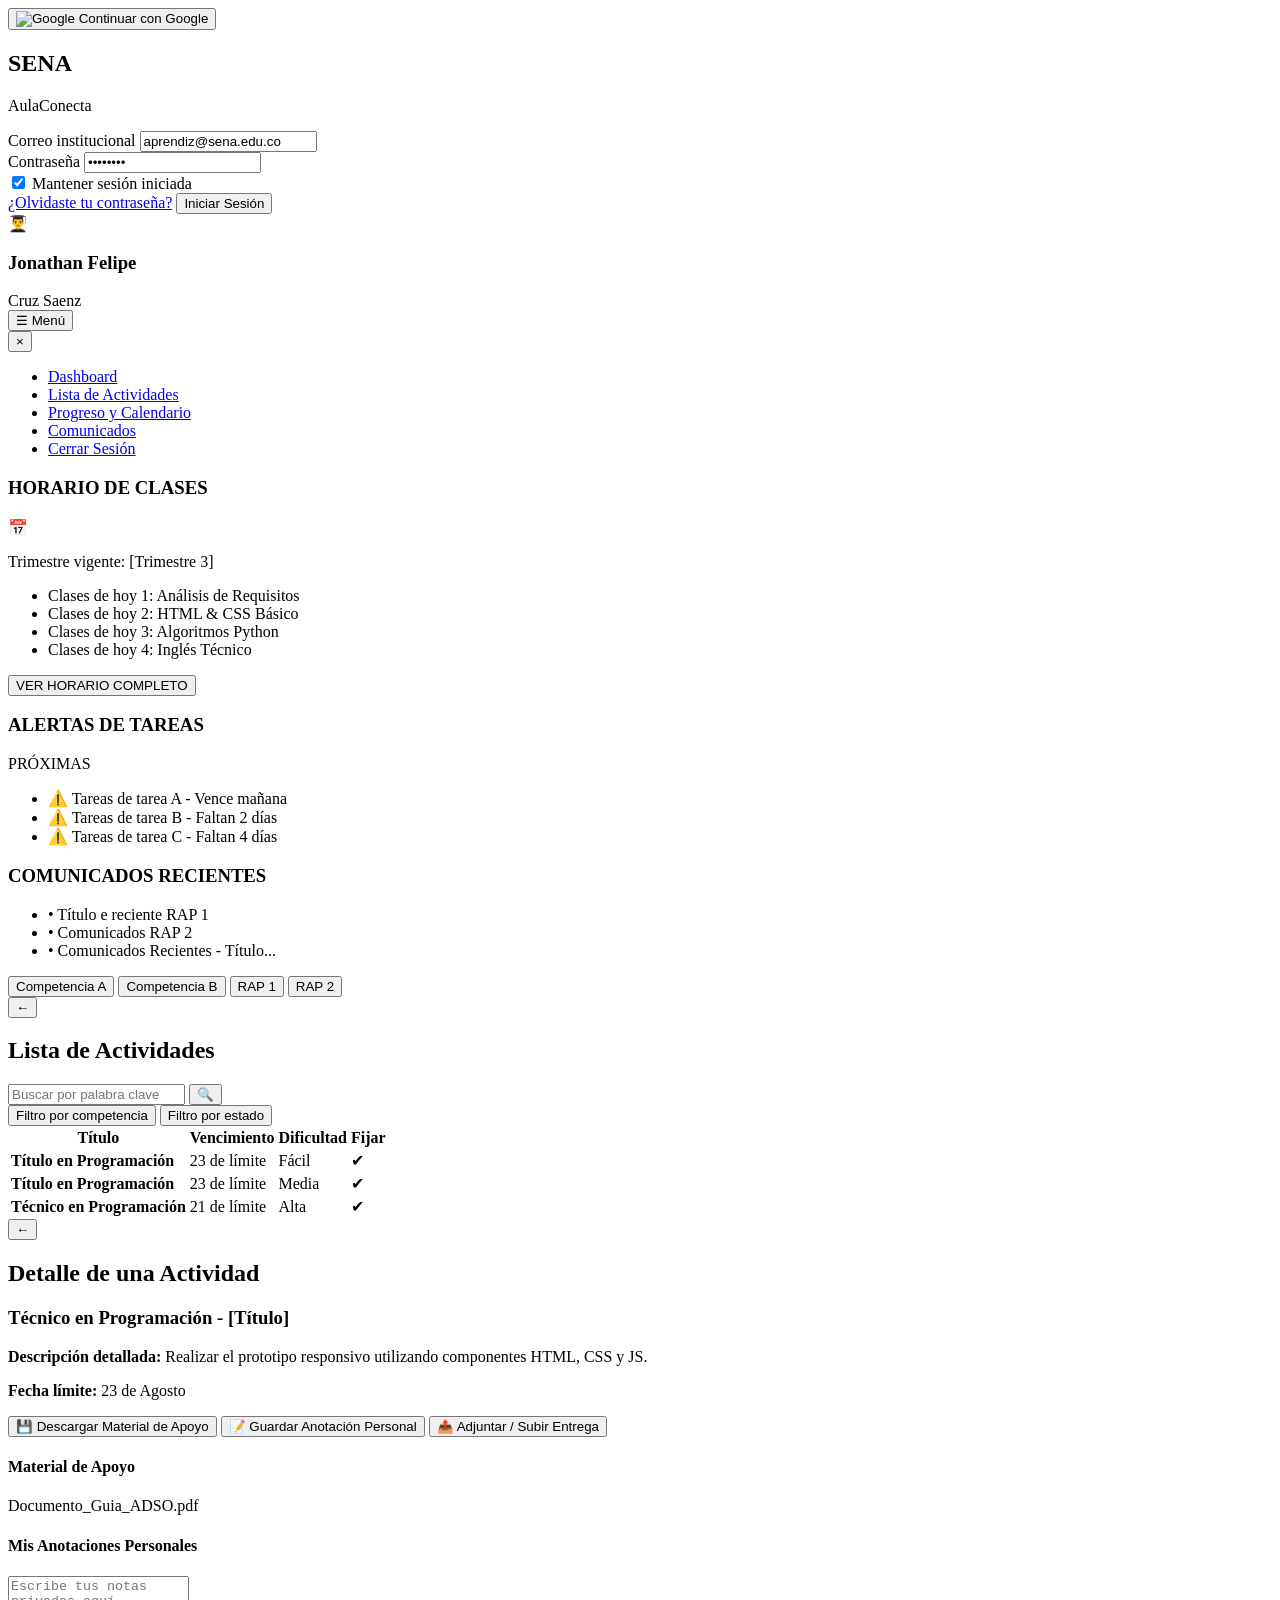
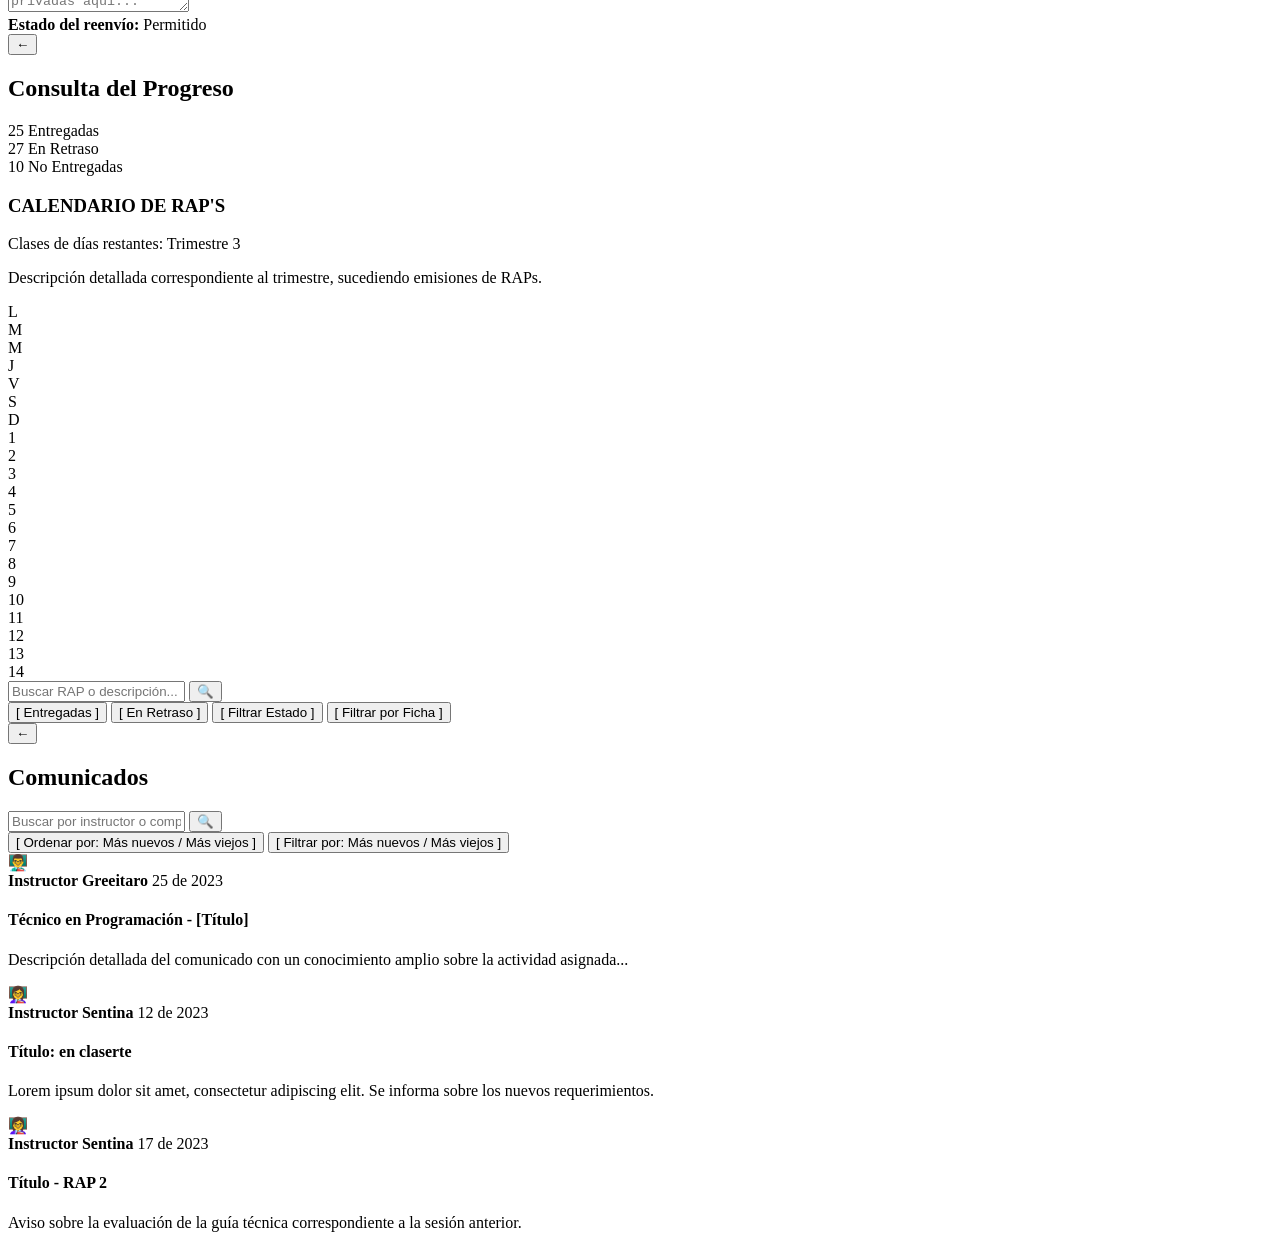
==== index.html @ 6c45a9c5 "Plantilla rápida paracrear la página web" ====
<!-- <!DOCTYPE html> 
<html lang="es">
<head>
    <meta charset="UTF-8">
    <meta name="viewport" content="width=device-width, initial-scale=1.0">
    <title>Mi primera web con Git</title>
    <link rel="stylesheet" href="styles.css">
</head>
<body>
    <main class="contenedor">
        <section class="tarjeta">
            <p class="etiqueta">Ficha 3538620</p>
            <h1>Mi primera web versionada</h1>
            <p id="mensaje">Cada mejora quedará registrada en GitHub.</p>
            <button id="boton">Probar JavaScript</button>
        </section>
        <div></div>
    </main>
    <script src="script.js"></script>
</body>
</html>
-->

<!DOCTYPE html>
<html lang="es">
<head>
  <meta charset="UTF-8">
  <meta name="viewport" content="width=device-width, initial-scale=1.0">
  <title>AulaConecta - SENA</title>
  <link rel="stylesheet" href="style.css">
  <!-- Google Fonts: Roboto -->
  <link href="https://fonts.googleapis.com/css2?family=Roboto:wght@400;500;700&display=swap" rel="stylesheet">
</head>
<body>

  <div class="app-container">
    
    <!-- 1. PANTALLA: INICIO DE SESIÓN -->
    <section id="screen-login" class="screen active">
      <div class="card login-card">
        <button class="btn btn-google" id="btn-google-login">
          <img src="https://www.svgrepo.com/show/475656/google-color.svg" alt="Google" class="icon-small">
          Continuar con Google
        </button>

        <div class="brand">
          <h2>SENA</h2>
          <p class="subtitle">AulaConecta</p>
        </div>

        <form id="login-form">
          <div class="form-group">
            <label for="email">Correo institucional</label>
            <input type="email" id="email" placeholder="aprendiz@sena.edu.co" value="aprendiz@sena.edu.co" required>
          </div>

          <div class="form-group">
            <label for="password">Contraseña</label>
            <input type="password" id="password" value="12345678" required>
          </div>

          <div class="form-row">
            <label class="checkbox-label">
              <input type="checkbox" checked> Mantener sesión iniciada
            </label>
          </div>

          <a href="#" class="forgot-link">¿Olvidaste tu contraseña?</a>

          <button type="submit" class="btn btn-primary">Iniciar Sesión</button>
        </form>
      </div>
    </section>

    <!-- HEADER DE NAVEGACIÓN (Pantallas principales) -->
    <header class="app-header hidden" id="app-header">
      <div class="user-info">
        <div class="avatar">👨‍🎓</div>
        <div>
          <h3 id="user-name">Jonathan Felipe</h3>
          <span>Cruz Saenz</span>
        </div>
      </div>
      <button class="btn-menu" id="btn-menu-toggle">☰ Menú</button>
    </header>

    <!-- MENÚ LATERAL INTERACTIVO -->
    <nav class="side-menu hidden" id="side-menu">
      <button class="close-menu" id="close-menu">&times;</button>
      <ul>
        <li><a href="#" class="nav-link" data-target="screen-dashboard">Dashboard</a></li>
        <li><a href="#" class="nav-link" data-target="screen-activities">Lista de Actividades</a></li>
        <li><a href="#" class="nav-link" data-target="screen-progress">Progreso y Calendario</a></li>
        <li><a href="#" class="nav-link" data-target="screen-announcements">Comunicados</a></li>
        <li><a href="#" id="btn-logout" class="logout-link">Cerrar Sesión</a></li>
      </ul>
    </nav>

    <!-- 2. PANTALLA: PÁGINA PRINCIPAL (DASHBOARD) -->
    <section id="screen-dashboard" class="screen hidden">
      <!-- Módulo Horario -->
      <div class="card card-orange">
        <div class="card-header-flex">
          <h3>HORARIO DE CLASES</h3>
          <span class="icon-calendar">📅</span>
        </div>
        <p class="card-sub">Trimestre vigente: [Trimestre 3]</p>
        <ul class="class-list">
          <li>Clases de hoy 1: Análisis de Requisitos</li>
          <li>Clases de hoy 2: HTML & CSS Básico</li>
          <li>Clases de hoy 3: Algoritmos Python</li>
          <li>Clases de hoy 4: Inglés Técnico</li>
        </ul>
        <button class="btn btn-secondary full-width">VER HORARIO COMPLETO</button>
      </div>

      <!-- Alertas de Tareas -->
      <div class="card card-orange-light">
        <div class="card-header-flex">
          <h3>ALERTAS DE TAREAS</h3>
          <span class="badge badge-warning">PRÓXIMAS</span>
        </div>
        <ul class="alert-list">
          <li>⚠️ Tareas de tarea A - Vence mañana</li>
          <li>⚠️ Tareas de tarea B - Faltan 2 días</li>
          <li>⚠️ Tareas de tarea C - Faltan 4 días</li>
        </ul>
      </div>

      <!-- Comunicados Recientes -->
      <div class="card card-white">
        <h3>COMUNICADOS RECIENTES</h3>
        <ul class="announcement-preview">
          <li>• Título e reciente RAP 1</li>
          <li>• Comunicados RAP 2</li>
          <li>• Comunicados Recientes - Título...</li>
        </ul>
      </div>

      <!-- Acceso Directo Tiles -->
      <div class="tiles-grid">
        <button class="tile tile-blue" onclick="navigateTo('screen-activities')">Competencia A</button>
        <button class="tile tile-orange" onclick="navigateTo('screen-activities')">Competencia B</button>
        <button class="tile tile-coral" onclick="navigateTo('screen-progress')">RAP 1</button>
        <button class="tile tile-cyan" onclick="navigateTo('screen-progress')">RAP 2</button>
      </div>
    </section>

    <!-- 3. PANTALLA: LISTA DE ACTIVIDADES -->
    <section id="screen-activities" class="screen hidden">
      <div class="screen-bar">
        <button class="btn-back" onclick="navigateTo('screen-dashboard')">←</button>
        <h2>Lista de Actividades</h2>
      </div>

      <div class="search-box">
        <input type="text" placeholder="Buscar por palabra clave">
        <button class="btn-search">🔍</button>
      </div>

      <div class="filter-group">
        <button class="btn-filter green">Filtro por competencia</button>
        <button class="btn-filter orange">Filtro por estado</button>
      </div>

      <div class="table-container">
        <table class="activity-table">
          <thead>
            <tr>
              <th>Título</th>
              <th>Vencimiento</th>
              <th>Dificultad</th>
              <th>Fijar</th>
            </tr>
          </thead>
          <tbody>
            <tr onclick="navigateTo('screen-activity-detail')">
              <td><strong>Título en Programación</strong></td>
              <td>23 de límite</td>
              <td><span class="tag green">Fácil</span></td>
              <td>✔</td>
            </tr>
            <tr onclick="navigateTo('screen-activity-detail')">
              <td><strong>Título en Programación</strong></td>
              <td>23 de límite</td>
              <td><span class="tag orange">Media</span></td>
              <td>✔</td>
            </tr>
            <tr onclick="navigateTo('screen-activity-detail')">
              <td><strong>Técnico en Programación</strong></td>
              <td>21 de límite</td>
              <td><span class="tag red">Alta</span></td>
              <td>✔</td>
            </tr>
          </tbody>
        </table>
      </div>
    </section>

    <!-- 4. PANTALLA: DETALLE DE UNA ACTIVIDAD -->
    <section id="screen-activity-detail" class="screen hidden">
      <div class="screen-bar">
        <button class="btn-back" onclick="navigateTo('screen-activities')">←</button>
        <h2>Detalle de una Actividad</h2>
      </div>

      <div class="card card-orange">
        <h3>Técnico en Programación - [Título]</h3>
        <p><strong>Descripción detallada:</strong> Realizar el prototipo responsivo utilizando componentes HTML, CSS y JS.</p>
        <p><strong>Fecha límite:</strong> 23 de Agosto</p>
      </div>

      <div class="action-buttons-stack">
        <button class="btn btn-action green">💾 Descargar Material de Apoyo</button>
        <button class="btn btn-action green">📝 Guardar Anotación Personal</button>
        <button class="btn btn-action green">📤 Adjuntar / Subir Entrega</button>
      </div>

      <div class="card card-gray">
        <h4>Material de Apoyo</h4>
        <p class="text-sm">Documento_Guia_ADSO.pdf</p>
      </div>

      <div class="card card-gray">
        <h4>Mis Anotaciones Personales</h4>
        <textarea placeholder="Escribe tus notas privadas aquí..."></textarea>
      </div>

      <div class="status-box">
        <strong>Estado del reenvío:</strong> <span class="text-green">Permitido</span>
      </div>
    </section>

    <!-- 5. PANTALLA: CONSULTA DEL PROGRESO Y CALENDARIO -->
    <section id="screen-progress" class="screen hidden">
      <div class="screen-bar">
        <button class="btn-back" onclick="navigateTo('screen-dashboard')">←</button>
        <h2>Consulta del Progreso</h2>
      </div>

      <!-- Anillos / Métricas de entregas -->
      <div class="metrics-grid">
        <div class="metric-circle green-ring">
          <span class="num">25</span>
          <span class="label">Entregadas</span>
        </div>
        <div class="metric-circle orange-ring">
          <span class="num">27</span>
          <span class="label">En Retraso</span>
        </div>
        <div class="metric-circle red-ring">
          <span class="num">10</span>
          <span class="label">No Entregadas</span>
        </div>
      </div>

      <!-- Módulo Calendario RAPs -->
      <div class="card card-orange margin-top">
        <h3>CALENDARIO DE RAP'S</h3>
        <p class="text-sm">Clases de días restantes: Trimestre 3</p>
        <p class="text-xs">Descripción detallada correspondiente al trimestre, sucediendo emisiones de RAPs.</p>
      </div>

      <!-- Calendario Grid UI -->
      <div class="calendar-card">
        <div class="calendar-grid">
          <div class="day-head">L</div><div class="day-head">M</div><div class="day-head">M</div><div class="day-head">J</div><div class="day-head">V</div><div class="day-head">S</div><div class="day-head">D</div>
          <div class="day">1</div><div class="day">2</div><div class="day dot green">3</div><div class="day">4</div><div class="day">5</div><div class="day">6</div><div class="day dot green">7</div>
          <div class="day dot green">8</div><div class="day">9</div><div class="day dot green">10</div><div class="day">11</div><div class="day">12</div><div class="day">13</div><div class="day dot green">14</div>
        </div>
        <div class="search-box margin-top-sm">
          <input type="text" placeholder="Buscar RAP o descripción...">
          <button class="btn-search">🔍</button>
        </div>
      </div>

      <div class="button-grid">
        <button class="btn btn-filter green">[ Entregadas ]</button>
        <button class="btn btn-filter orange">[ En Retraso ]</button>
        <button class="btn btn-filter green">[ Filtrar Estado ]</button>
        <button class="btn btn-filter red">[ Filtrar por Ficha ]</button>
      </div>
    </section>

    <!-- 6. PANTALLA: COMUNICADOS -->
    <section id="screen-announcements" class="screen hidden">
      <div class="screen-bar">
        <button class="btn-back" onclick="navigateTo('screen-dashboard')">←</button>
        <h2>Comunicados</h2>
      </div>

      <div class="search-box">
        <input type="text" placeholder="Buscar por instructor o competencia...">
        <button class="btn-search orange-bg">🔍</button>
      </div>

      <div class="filter-stack">
        <button class="btn-filter orange full-width">[ Ordenar por: Más nuevos / Más viejos ]</button>
        <button class="btn-filter orange full-width margin-top-xs">[ Filtrar por: Más nuevos / Más viejos ]</button>
      </div>

      <!-- Muro / Feed de Comunicados -->
      <div class="announcements-feed margin-top">
        
        <div class="card announcement-card">
          <div class="author-info">
            <div class="avatar-small">👨‍🏫</div>
            <div>
              <strong>Instructor Greeitaro</strong>
              <span class="date">25 de 2023</span>
            </div>
          </div>
          <h4>Técnico en Programación - [Título]</h4>
          <p class="text-sm">Descripción detallada del comunicado con un conocimiento amplio sobre la actividad asignada...</p>
        </div>

        <div class="card announcement-card">
          <div class="author-info">
            <div class="avatar-small">👩‍🏫</div>
            <div>
              <strong>Instructor Sentina</strong>
              <span class="date">12 de 2023</span>
            </div>
          </div>
          <h4>Título: en claserte</h4>
          <p class="text-sm">Lorem ipsum dolor sit amet, consectetur adipiscing elit. Se informa sobre los nuevos requerimientos.</p>
        </div>

        <div class="card announcement-card">
          <div class="author-info">
            <div class="avatar-small">👩‍🏫</div>
            <div>
              <strong>Instructor Sentina</strong>
              <span class="date">17 de 2023</span>
            </div>
          </div>
          <h4>Título - RAP 2</h4>
          <p class="text-sm">Aviso sobre la evaluación de la guía técnica correspondiente a la sesión anterior.</p>
        </div>

      </div>
    </section>

  </div>

  <script src="script.js"></script>
</body>
</html>
---- styles.css ----
/*
* {
    box-sizing: border-box;
}

body {
    margin: 0;
    font-family: Arial, sans-serif;
    background: #eef4fa;
    color: #102d4d;
}

.contenedor {
    min-height: 100vh;
    display: grid;
    place-items: center;
    padding: 24px;
}

.tarjeta {
    width: min(560px, 100%);
    background: white;
    padding: 36px;
    border-radius: 18px;
    box-shadow: 0 16px 40px rgba(16, 45, 77, 0.15);
    text-align: center;
}

.etiqueta {
    color: #2a6fc2;
    font-weight: bold;
}

button {
    border: 0;
    border-radius: 10px;
    padding: 12px 20px;
    background: #2a6fc2;
    color: white;
    font-weight: bold;
    cursor: pointer;
}

button:hover {
    background: #1f5595;
}

*/

/* RESET & BASE STYLES */
* {
  box-sizing: border-box;
  margin: 0;
  padding: 0;
  font-family: 'Roboto', sans-serif;
}

body {
  background-color: #f0f2f5;
  display: flex;
  justify-content: center;
  align-items: center;
  min-height: 100vh;
}

/* MARCO CONTENEDOR TIPO MÓVIL */
.app-container {
  width: 100%;
  max-width: 412px;
  min-height: 840px;
  background-color: #ffffff;
  border-radius: 20px;
  box-shadow: 0 10px 25px rgba(0, 0, 0, 0.15);
  overflow: hidden;
  position: relative;
  display: flex;
  flex-direction: column;
}

/* ESTADOS DE PANTALLA */
.screen {
  padding: 16px;
  flex: 1;
  display: flex;
  flex-direction: column;
  overflow-y: auto;
}

.hidden {
  display: none !important;
}

/* HEADER & NAVBAR */
.app-header {
  background-color: #f8f9fa;
  padding: 12px 16px;
  display: flex;
  justify-content: space-between;
  align-items: center;
  border-bottom: 2px solid #e0e0e0;
}

.user-info {
  display: flex;
  align-items: center;
  gap: 10px;
}

.avatar {
  font-size: 24px;
  background: #e8f5e9;
  border-radius: 50%;
  padding: 6px;
}

.btn-menu {
  background: none;
  border: none;
  font-weight: bold;
  font-size: 14px;
  cursor: pointer;
  color: #333;
}

/* MENÚ LATERAL */
.side-menu {
  position: absolute;
  top: 0;
  right: 0;
  width: 70%;
  height: 100%;
  background: #ffffff;
  z-index: 100;
  box-shadow: -5px 0 15px rgba(0,0,0,0.2);
  padding: 20px;
}

.side-menu ul {
  list-style: none;
  margin-top: 40px;
}

.side-menu li {
  margin-bottom: 20px;
}

.side-menu a {
  text-decoration: none;
  color: #333;
  font-weight: 500;
  font-size: 16px;
}

.close-menu {
  position: absolute;
  top: 10px;
  right: 15px;
  font-size: 28px;
  background: none;
  border: none;
  cursor: pointer;
}

/* BARRA DE TÍTULO CON BOTÓN VOLVER */
.screen-bar {
  display: flex;
  align-items: center;
  gap: 12px;
  margin-bottom: 15px;
}

.btn-back {
  background: #00843D;
  color: white;
  border: none;
  border-radius: 50%;
  width: 32px;
  height: 32px;
  font-size: 18px;
  cursor: pointer;
}

/* TARJETAS (CARDS) */
.card {
  background: #fff;
  border-radius: 12px;
  padding: 14px;
  margin-bottom: 12px;
  box-shadow: 0 2px 8px rgba(0,0,0,0.06);
  border: 1px solid #eee;
}

.card-orange {
  background: linear-gradient(135deg, #FF6B00, #E65100);
  color: white;
}

.card-orange-light {
  background: #FFF3E0;
  border: 1px solid #FFE0B2;
}

.card-gray {
  background: #F5F5F5;
  border: 1px solid #E0E0E0;
}

.card-header-flex {
  display: flex;
  justify-content: space-between;
  align-items: center;
}

/* BOTONES */
.btn {
  width: 100%;
  padding: 12px;
  border-radius: 8px;
  border: none;
  font-weight: bold;
  cursor: pointer;
  font-size: 14px;
  text-align: center;
}

.btn-primary {
  background-color: #00843D; /* Verde SENA */
  color: white;
}

.btn-secondary {
  background-color: #005F27;
  color: white;
  margin-top: 10px;
}

.btn-google {
  background: #ffffff;
  border: 1px solid #ccc;
  color: #555;
  display: flex;
  align-items: center;
  justify-content: center;
  gap: 10px;
  margin-bottom: 20px;
}

.btn-action {
  text-align: left;
  margin-bottom: 8px;
}

.btn-action.green {
  background: #00843D;
  color: white;
}

/* COMPONENTES DE BÚSQUEDA Y FILTROS */
.search-box {
  display: flex;
  gap: 8px;
  margin-bottom: 12px;
}

.search-box input {
  flex: 1;
  padding: 10px 14px;
  border-radius: 20px;
  border: 1px solid #ccc;
  outline: none;
}

.btn-search {
  background: #00843D;
  border: none;
  color: white;
  padding: 8px 14px;
  border-radius: 50%;
  cursor: pointer;
}

.btn-search.orange-bg {
  background: #FF6B00;
}

.filter-group, .button-grid {
  display: flex;
  gap: 8px;
  margin-bottom: 12px;
}

.btn-filter {
  flex: 1;
  padding: 8px;
  border-radius: 8px;
  border: none;
  color: white;
  font-size: 12px;
  font-weight: bold;
  cursor: pointer;
}

.btn-filter.green { background-color: #00843D; }
.btn-filter.orange { background-color: #FF6B00; }
.btn-filter.red { background-color: #D32F2F; }

/* REJILLAS Y TILES */
.tiles-grid {
  display: grid;
  grid-template-columns: 1fr 1fr;
  gap: 10px;
}

.tile {
  padding: 20px 10px;
  border: none;
  border-radius: 8px;
  color: white;
  font-weight: bold;
  cursor: pointer;
}

.tile-blue { background-color: #0288D1; }
.tile-orange { background-color: #FF6B00; }
.tile-coral { background-color: #E65100; }
.tile-cyan { background-color: #0097A7; }

/* TABLAS Y LISTAS */
.table-container {
  overflow-x: auto;
}

.activity-table {
  width: 100%;
  border-collapse: collapse;
  font-size: 12px;
}

.activity-table th, .activity-table td {
  padding: 10px 6px;
  text-align: left;
  border-bottom: 1px solid #eee;
}

.tag {
  padding: 3px 8px;
  border-radius: 12px;
  color: white;
  font-size: 10px;
  font-weight: bold;
}

.tag.green { background: #00843D; }
.tag.orange { background: #FF6B00; }
.tag.red { background: #D32F2F; }

/* MÉTRICAS (CIRCULOS PROGRESO) */
.metrics-grid {
  display: flex;
  justify-content: space-around;
  margin: 10px 0;
}

.metric-circle {
  width: 70px;
  height: 70px;
  border-radius: 50%;
  display: flex;
  flex-direction: column;
  align-items: center;
  justify-content: center;
  border: 4px solid #ccc;
}

.metric-circle .num { font-weight: bold; font-size: 18px; }
.metric-circle .label { font-size: 8px; text-align: center; }

.green-ring { border-color: #00843D; }
.orange-ring { border-color: #FF6B00; }
.red-ring { border-color: #D32F2F; }

/* CALENDARIO */
.calendar-grid {
  display: grid;
  grid-template-columns: repeat(7, 1fr);
  gap: 4px;
  text-align: center;
  font-size: 12px;
}

.day-head { font-weight: bold; color: #666; }
.day { padding: 6px; border-radius: 4px; background: #f9f9f9; }
.day.dot { position: relative; }
.day.dot.green::after {
  content: '';
  width: 4px;
  height: 4px;
  background: #00843D;
  border-radius: 50%;
  position: absolute;
  bottom: 2px;
  left: 45%;
}

/* FORMULARIO Y UTILIDADES */
.form-group {
  margin-bottom: 12px;
}

.form-group label {
  display: block;
  font-size: 12px;
  margin-bottom: 4px;
  color: #666;
}

.form-group input {
  width: 100%;
  padding: 10px;
  border-radius: 6px;
  border: 1px solid #ccc;
}

.icon-small { width: 18px; height: 18px; }
.full-width { width: 100%; }
.text-sm { font-size: 12px; }
.text-xs { font-size: 10px; }
.margin-top { margin-top: 15px; }
.margin-top-xs { margin-top: 5px; }
.margin-top-sm { margin-top: 10px; }
.text-green { color: #00843D; font-weight: bold; }
textarea { width: 100%; height: 60px; padding: 8px; border-radius: 6px; border: 1px solid #ccc; }
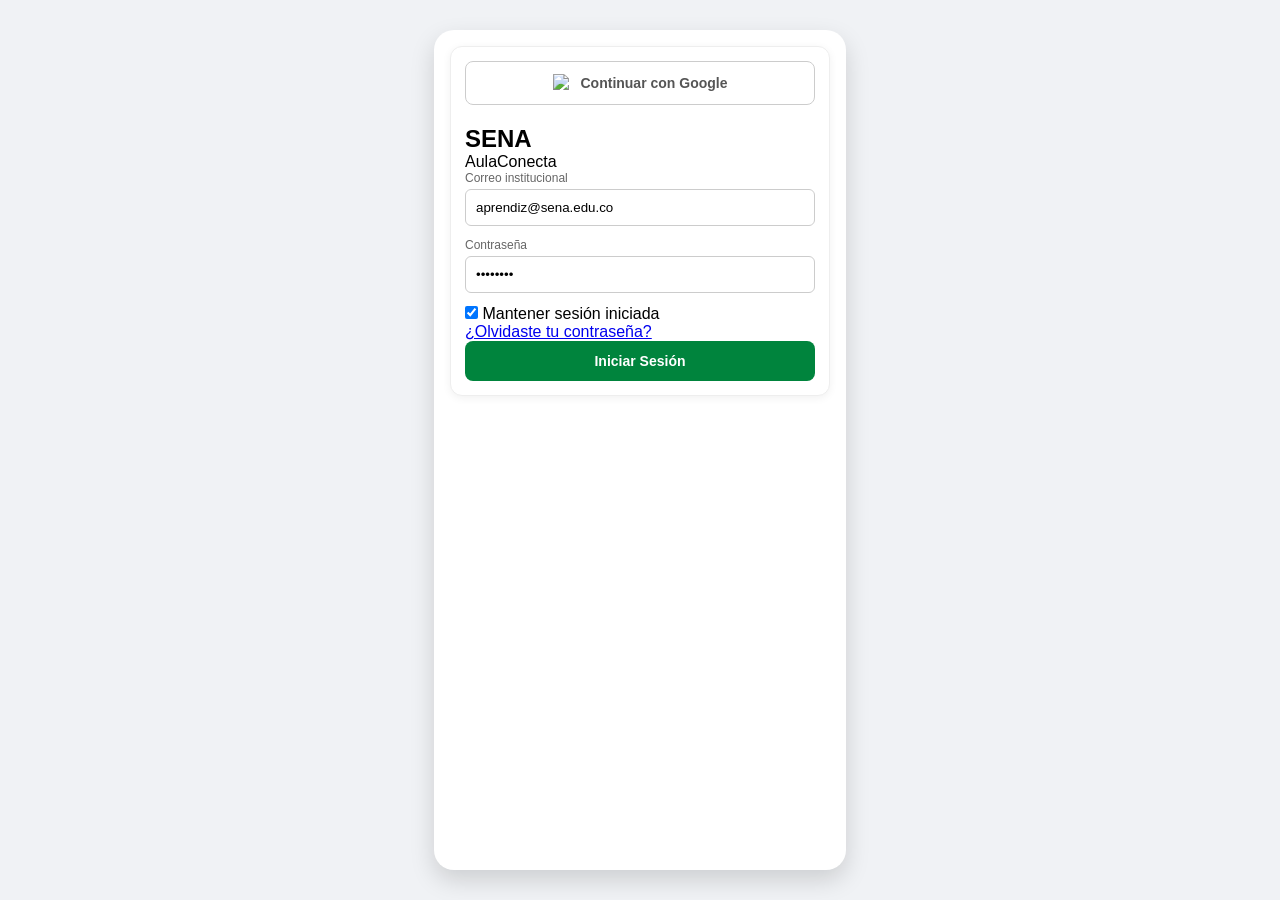
==== commit 6388340f: "me faltó una s en styles" ====
--- a/index.html
+++ b/index.html
@@ -27,7 +27,7 @@
   <meta charset="UTF-8">
   <meta name="viewport" content="width=device-width, initial-scale=1.0">
   <title>AulaConecta - SENA</title>
-  <link rel="stylesheet" href="style.css">
+  <link rel="stylesheet" href="styles.css">
   <!-- Google Fonts: Roboto -->
   <link href="https://fonts.googleapis.com/css2?family=Roboto:wght@400;500;700&display=swap" rel="stylesheet">
 </head>
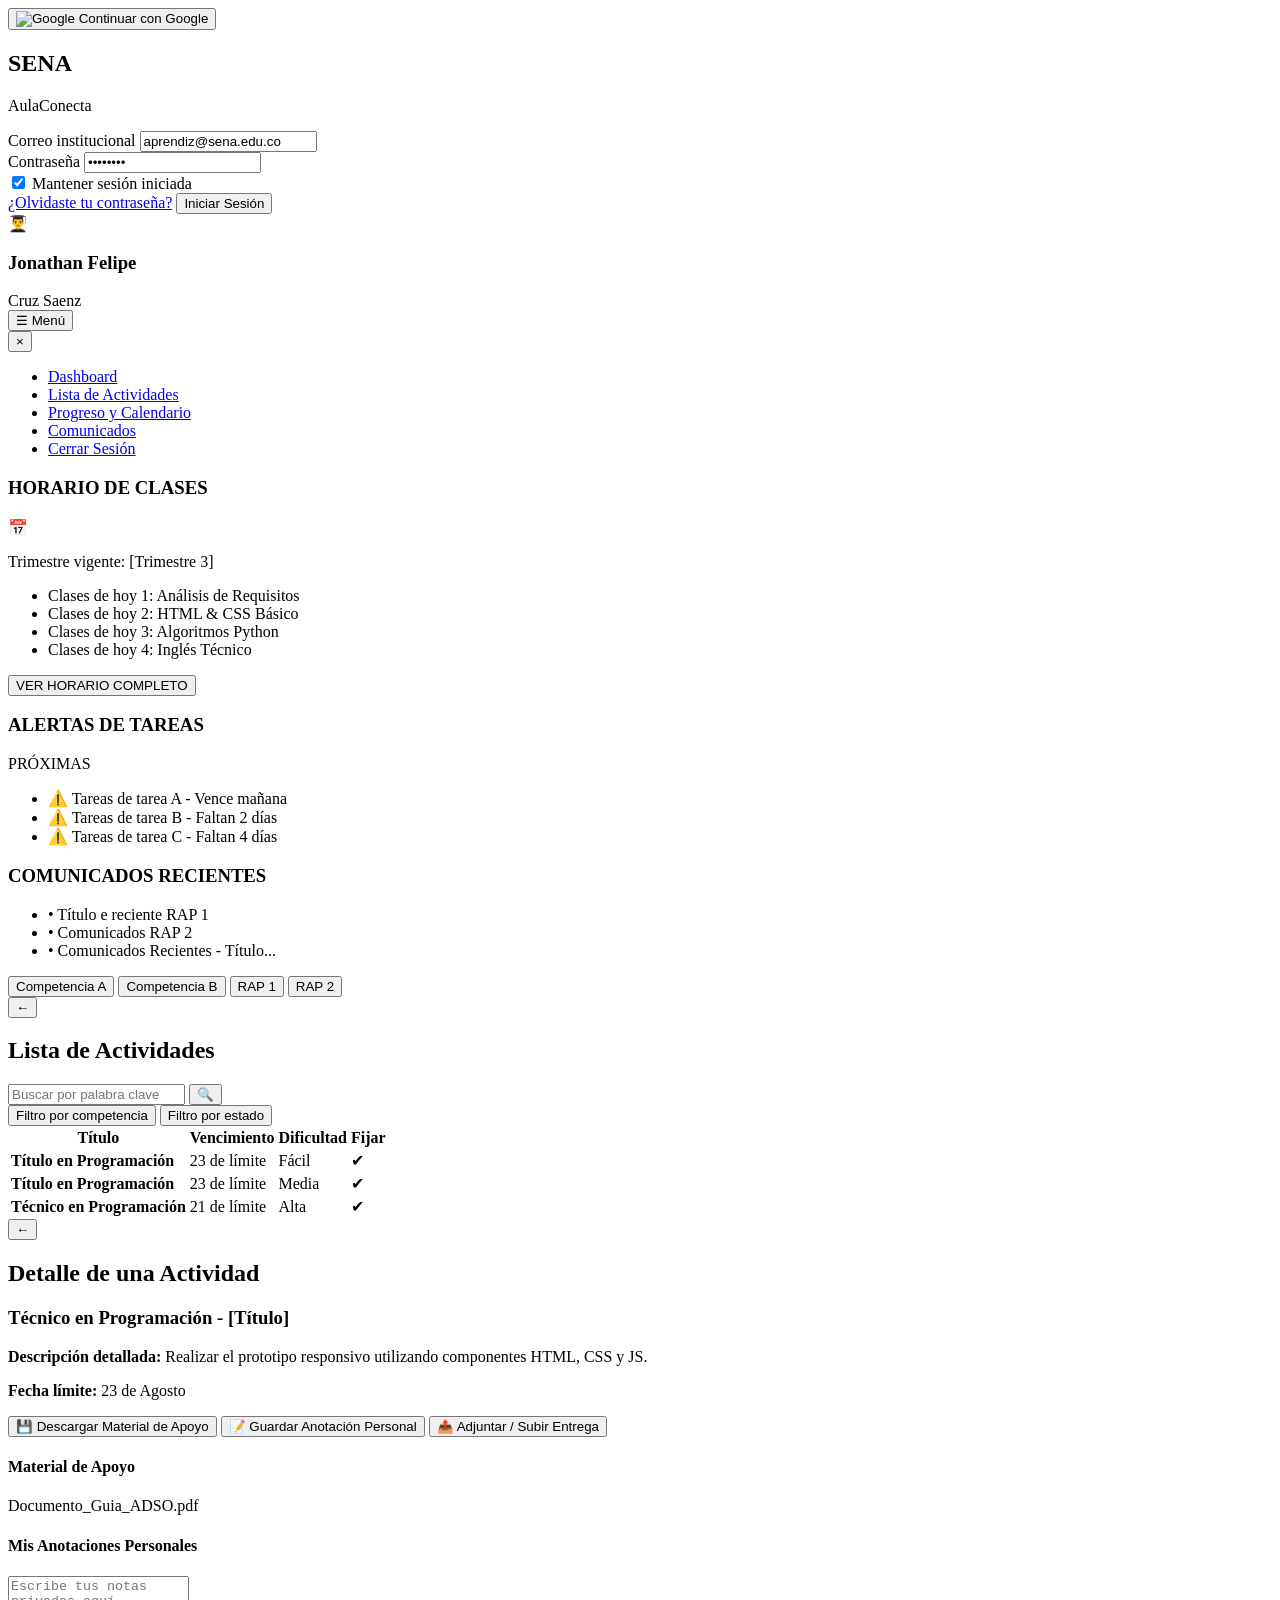
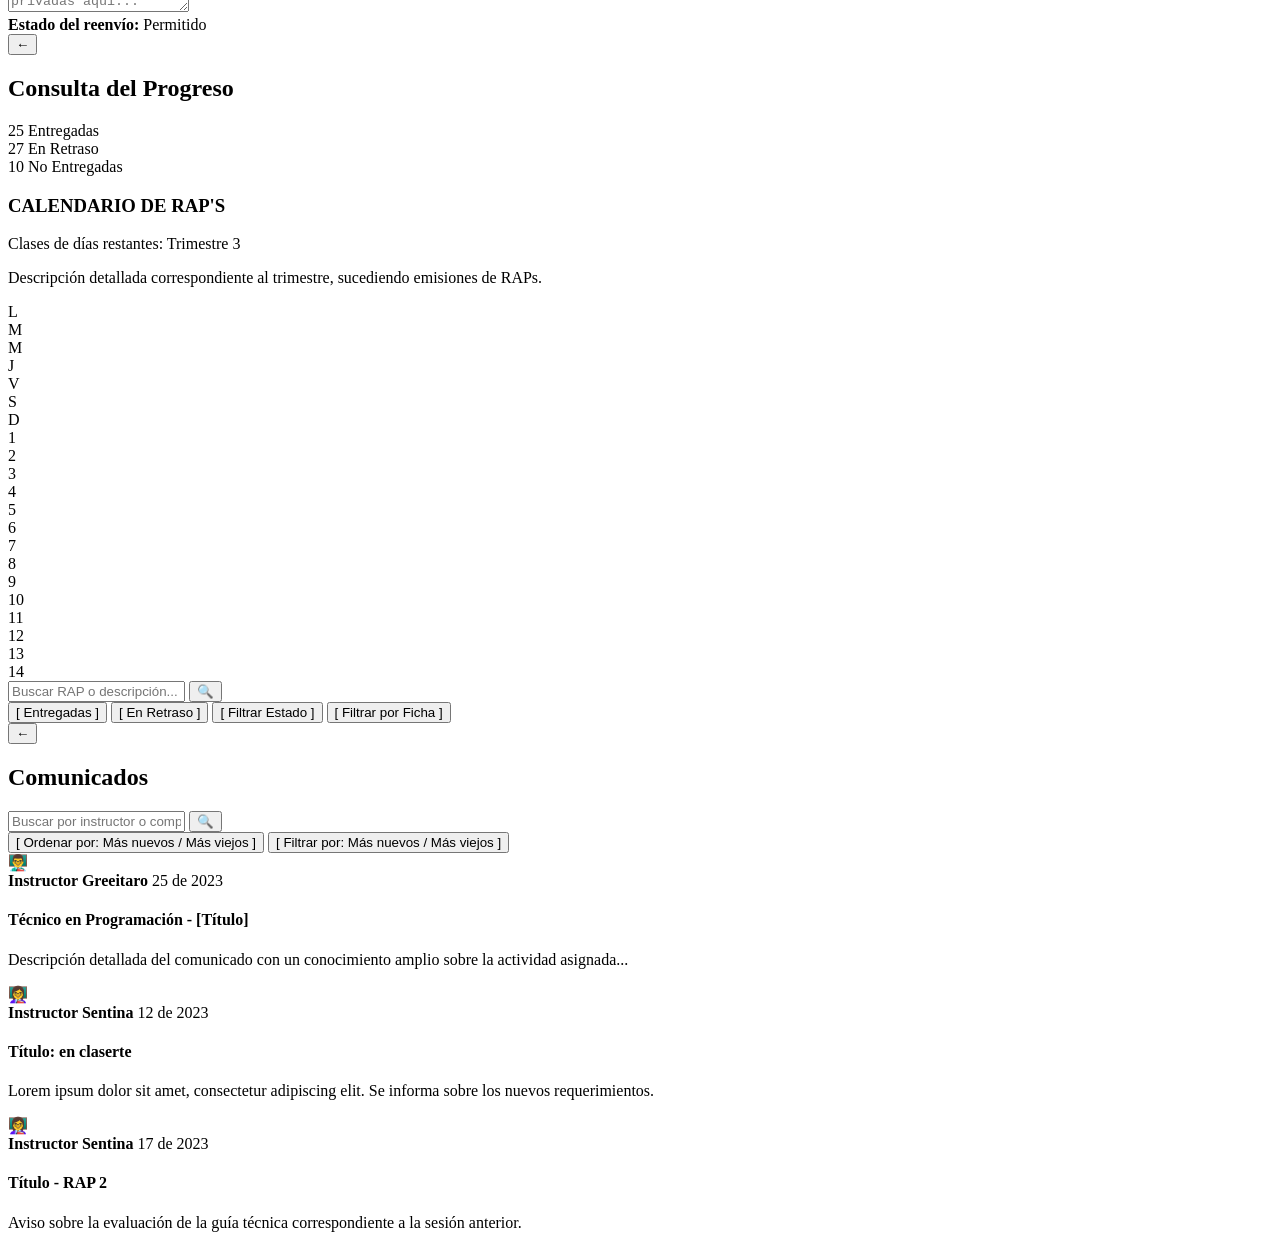
==== commit 9c5a1cae: "Merge branches 'feature/mejora-tarjeta' and 'feature/mejora-tarjeta' of https://github.com/JulianR32" ====
--- a/index.html
+++ b/index.html
@@ -27,7 +27,7 @@
   <meta charset="UTF-8">
   <meta name="viewport" content="width=device-width, initial-scale=1.0">
   <title>AulaConecta - SENA</title>
-  <link rel="stylesheet" href="styles.css">
+  <link rel="stylesheet" href="style.css">
   <!-- Google Fonts: Roboto -->
   <link href="https://fonts.googleapis.com/css2?family=Roboto:wght@400;500;700&display=swap" rel="stylesheet">
 </head>
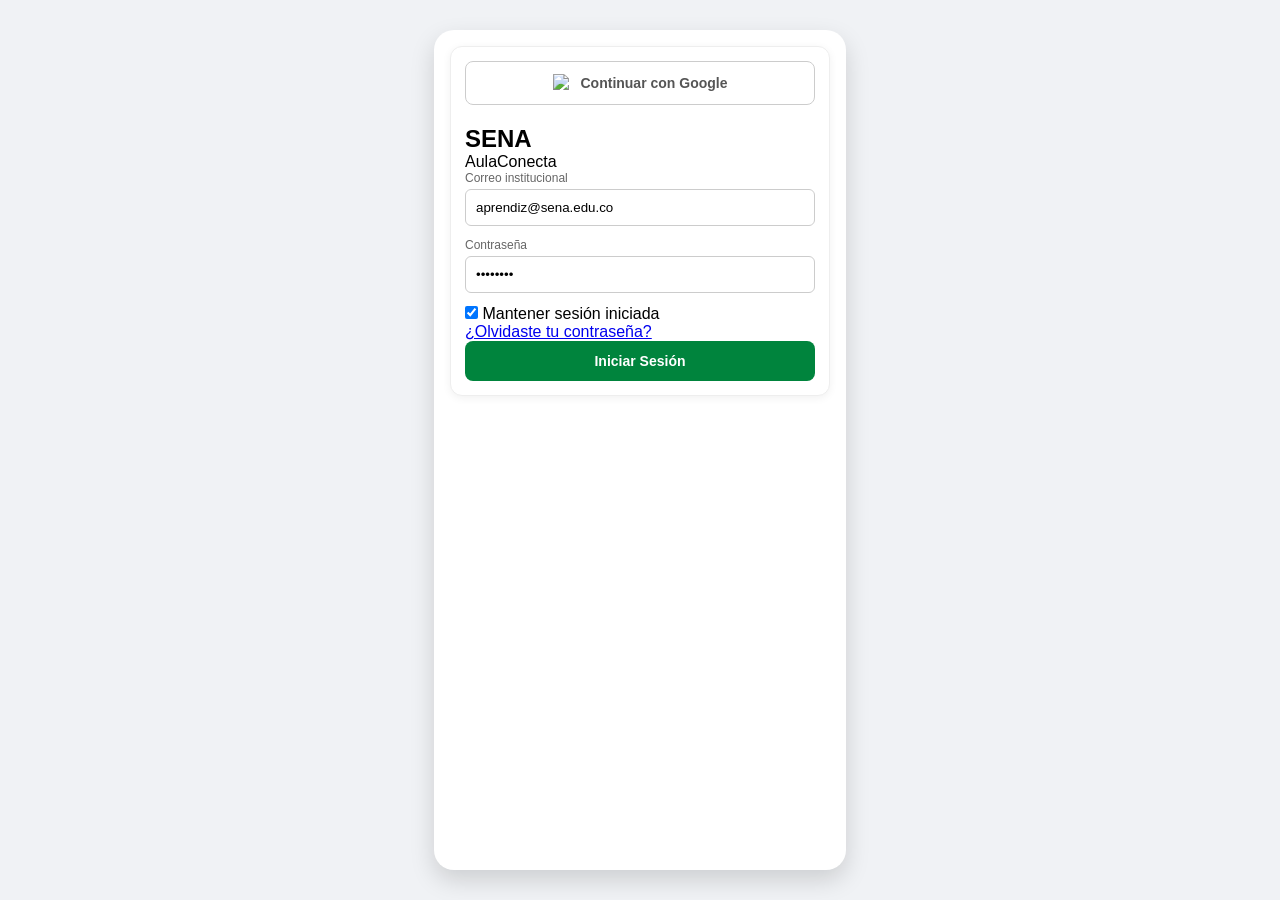
==== commit b6408c03: "Merge branch 'feature/mejora-tarjeta' of https://github.com/JulianR323/mi-primera-web-git into featu" ====
--- a/index.html
+++ b/index.html
@@ -27,7 +27,7 @@
   <meta charset="UTF-8">
   <meta name="viewport" content="width=device-width, initial-scale=1.0">
   <title>AulaConecta - SENA</title>
-  <link rel="stylesheet" href="style.css">
+  <link rel="stylesheet" href="styles.css">
   <!-- Google Fonts: Roboto -->
   <link href="https://fonts.googleapis.com/css2?family=Roboto:wght@400;500;700&display=swap" rel="stylesheet">
 </head>
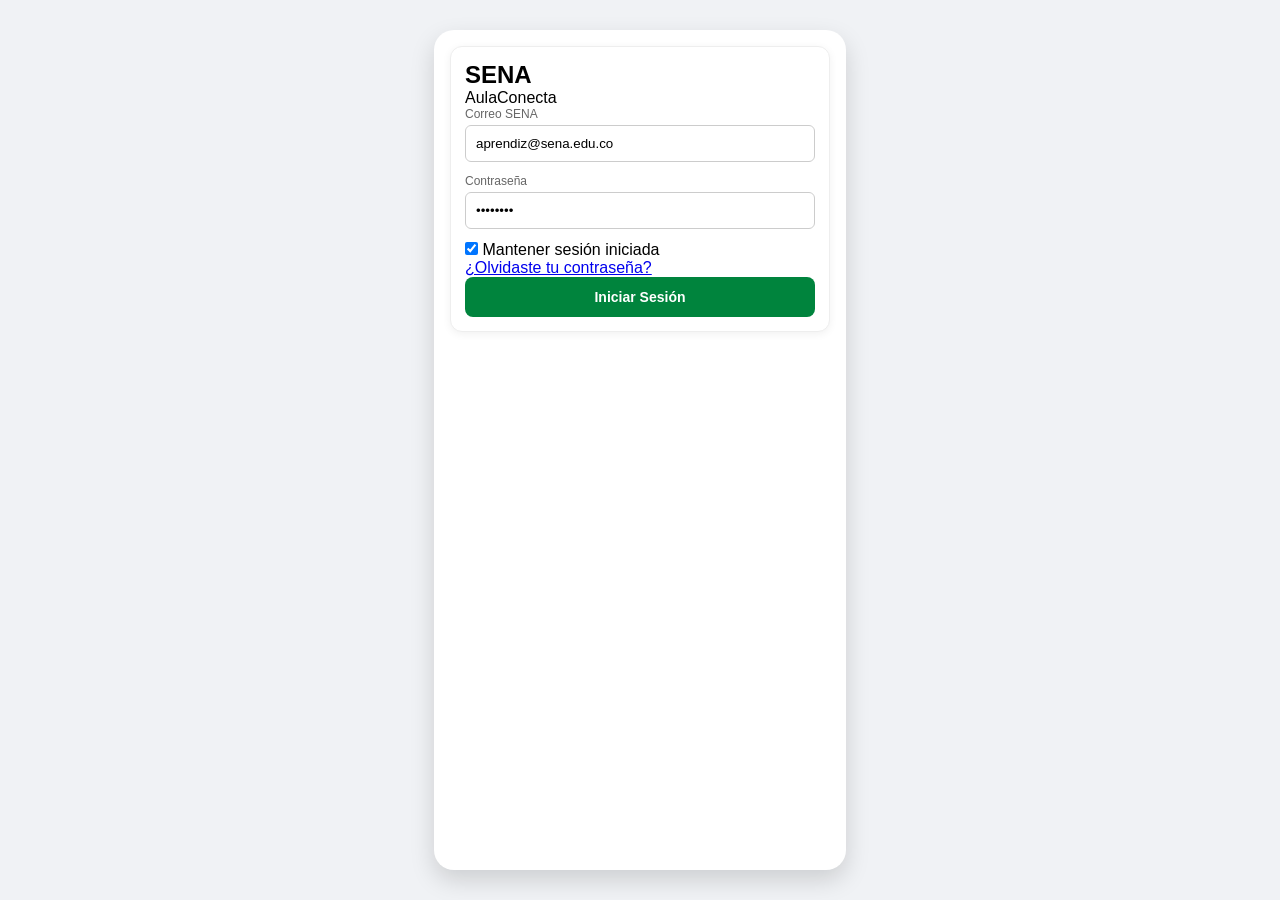
==== commit 615369b8: "Chao lo de continuar con google" ====
--- a/index.html
+++ b/index.html
@@ -38,10 +38,6 @@
     <!-- 1. PANTALLA: INICIO DE SESIÓN -->
     <section id="screen-login" class="screen active">
       <div class="card login-card">
-        <button class="btn btn-google" id="btn-google-login">
-          <img src="https://www.svgrepo.com/show/475656/google-color.svg" alt="Google" class="icon-small">
-          Continuar con Google
-        </button>
 
         <div class="brand">
           <h2>SENA</h2>
@@ -50,8 +46,8 @@
 
         <form id="login-form">
           <div class="form-group">
-            <label for="email">Correo institucional</label>
-            <input type="email" id="email" placeholder="aprendiz@sena.edu.co" value="aprendiz@sena.edu.co" required>
+            <label for="email">Correo SENA</label>
+            <input type="email" id="email" placeholder="" value="aprendiz@sena.edu.co" required>
           </div>
 
           <div class="form-group">
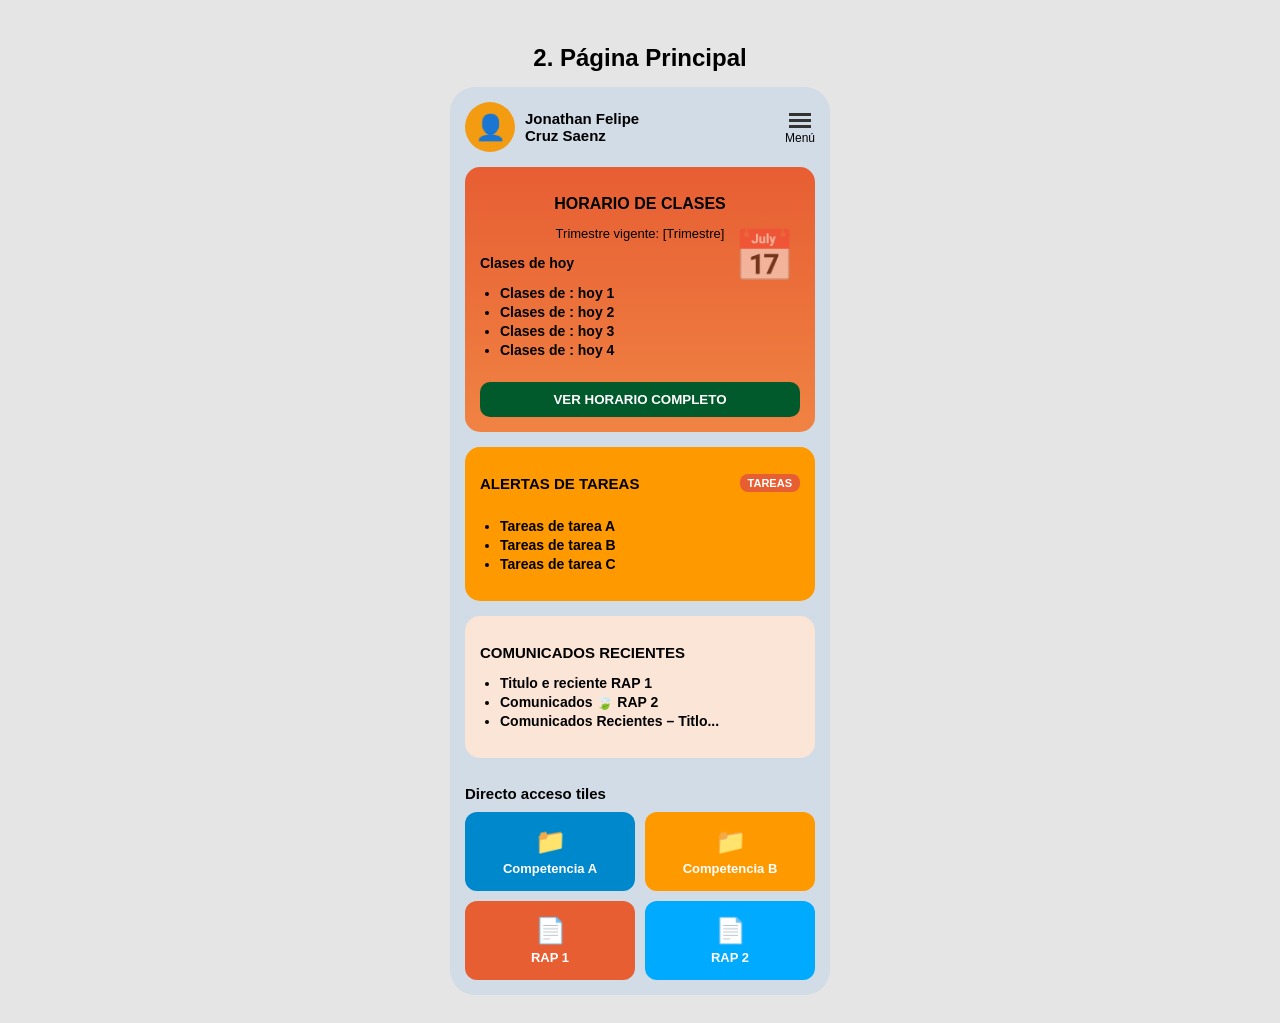
==== commit 86693b1f: "se crea los archivos correspondientes para la pagina principal, en donde se va a comenzar a hacer el" ====
--- a/index.html
+++ b/index.html
@@ -1,344 +1,104 @@
-<!-- <!DOCTYPE html> 
-<html lang="es">
-<head>
-    <meta charset="UTF-8">
-    <meta name="viewport" content="width=device-width, initial-scale=1.0">
-    <title>Mi primera web con Git</title>
-    <link rel="stylesheet" href="styles.css">
-</head>
-<body>
-    <main class="contenedor">
-        <section class="tarjeta">
-            <p class="etiqueta">Ficha 3538620</p>
-            <h1>Mi primera web versionada</h1>
-            <p id="mensaje">Cada mejora quedará registrada en GitHub.</p>
-            <button id="boton">Probar JavaScript</button>
-        </section>
-        <div></div>
-    </main>
-    <script src="script.js"></script>
-</body>
-</html>
--->
-
-<!DOCTYPE html>
-<html lang="es">
-<head>
-  <meta charset="UTF-8">
-  <meta name="viewport" content="width=device-width, initial-scale=1.0">
-  <title>AulaConecta - SENA</title>
-  <link rel="stylesheet" href="styles.css">
-  <!-- Google Fonts: Roboto -->
-  <link href="https://fonts.googleapis.com/css2?family=Roboto:wght@400;500;700&display=swap" rel="stylesheet">
-</head>
-<body>
-
-  <div class="app-container">
-    
-    <!-- 1. PANTALLA: INICIO DE SESIÓN -->
-    <section id="screen-login" class="screen active">
-      <div class="card login-card">
-
-        <div class="brand">
-          <h2>SENA</h2>
-          <p class="subtitle">AulaConecta</p>
-        </div>
-
-        <form id="login-form">
-          <div class="form-group">
-            <label for="email">Correo SENA</label>
-            <input type="email" id="email" placeholder="" value="aprendiz@sena.edu.co" required>
-          </div>
-
-          <div class="form-group">
-            <label for="password">Contraseña</label>
-            <input type="password" id="password" value="12345678" required>
-          </div>
-
-          <div class="form-row">
-            <label class="checkbox-label">
-              <input type="checkbox" checked> Mantener sesión iniciada
-            </label>
-          </div>
-
-          <a href="#" class="forgot-link">¿Olvidaste tu contraseña?</a>
-
-          <button type="submit" class="btn btn-primary">Iniciar Sesión</button>
-        </form>
-      </div>
-    </section>
-
-    <!-- HEADER DE NAVEGACIÓN (Pantallas principales) -->
-    <header class="app-header hidden" id="app-header">
-      <div class="user-info">
-        <div class="avatar">👨‍🎓</div>
-        <div>
-          <h3 id="user-name">Jonathan Felipe</h3>
-          <span>Cruz Saenz</span>
-        </div>
-      </div>
-      <button class="btn-menu" id="btn-menu-toggle">☰ Menú</button>
-    </header>
-
-    <!-- MENÚ LATERAL INTERACTIVO -->
-    <nav class="side-menu hidden" id="side-menu">
-      <button class="close-menu" id="close-menu">&times;</button>
-      <ul>
-        <li><a href="#" class="nav-link" data-target="screen-dashboard">Dashboard</a></li>
-        <li><a href="#" class="nav-link" data-target="screen-activities">Lista de Actividades</a></li>
-        <li><a href="#" class="nav-link" data-target="screen-progress">Progreso y Calendario</a></li>
-        <li><a href="#" class="nav-link" data-target="screen-announcements">Comunicados</a></li>
-        <li><a href="#" id="btn-logout" class="logout-link">Cerrar Sesión</a></li>
-      </ul>
-    </nav>
-
-    <!-- 2. PANTALLA: PÁGINA PRINCIPAL (DASHBOARD) -->
-    <section id="screen-dashboard" class="screen hidden">
-      <!-- Módulo Horario -->
-      <div class="card card-orange">
-        <div class="card-header-flex">
-          <h3>HORARIO DE CLASES</h3>
-          <span class="icon-calendar">📅</span>
-        </div>
-        <p class="card-sub">Trimestre vigente: [Trimestre 3]</p>
-        <ul class="class-list">
-          <li>Clases de hoy 1: Análisis de Requisitos</li>
-          <li>Clases de hoy 2: HTML & CSS Básico</li>
-          <li>Clases de hoy 3: Algoritmos Python</li>
-          <li>Clases de hoy 4: Inglés Técnico</li>
-        </ul>
-        <button class="btn btn-secondary full-width">VER HORARIO COMPLETO</button>
-      </div>
-
-      <!-- Alertas de Tareas -->
-      <div class="card card-orange-light">
-        <div class="card-header-flex">
-          <h3>ALERTAS DE TAREAS</h3>
-          <span class="badge badge-warning">PRÓXIMAS</span>
-        </div>
-        <ul class="alert-list">
-          <li>⚠️ Tareas de tarea A - Vence mañana</li>
-          <li>⚠️ Tareas de tarea B - Faltan 2 días</li>
-          <li>⚠️ Tareas de tarea C - Faltan 4 días</li>
-        </ul>
-      </div>
-
-      <!-- Comunicados Recientes -->
-      <div class="card card-white">
-        <h3>COMUNICADOS RECIENTES</h3>
-        <ul class="announcement-preview">
-          <li>• Título e reciente RAP 1</li>
-          <li>• Comunicados RAP 2</li>
-          <li>• Comunicados Recientes - Título...</li>
-        </ul>
-      </div>
-
-      <!-- Acceso Directo Tiles -->
-      <div class="tiles-grid">
-        <button class="tile tile-blue" onclick="navigateTo('screen-activities')">Competencia A</button>
-        <button class="tile tile-orange" onclick="navigateTo('screen-activities')">Competencia B</button>
-        <button class="tile tile-coral" onclick="navigateTo('screen-progress')">RAP 1</button>
-        <button class="tile tile-cyan" onclick="navigateTo('screen-progress')">RAP 2</button>
-      </div>
-    </section>
-
-    <!-- 3. PANTALLA: LISTA DE ACTIVIDADES -->
-    <section id="screen-activities" class="screen hidden">
-      <div class="screen-bar">
-        <button class="btn-back" onclick="navigateTo('screen-dashboard')">←</button>
-        <h2>Lista de Actividades</h2>
-      </div>
-
-      <div class="search-box">
-        <input type="text" placeholder="Buscar por palabra clave">
-        <button class="btn-search">🔍</button>
-      </div>
-
-      <div class="filter-group">
-        <button class="btn-filter green">Filtro por competencia</button>
-        <button class="btn-filter orange">Filtro por estado</button>
-      </div>
-
-      <div class="table-container">
-        <table class="activity-table">
-          <thead>
-            <tr>
-              <th>Título</th>
-              <th>Vencimiento</th>
-              <th>Dificultad</th>
-              <th>Fijar</th>
-            </tr>
-          </thead>
-          <tbody>
-            <tr onclick="navigateTo('screen-activity-detail')">
-              <td><strong>Título en Programación</strong></td>
-              <td>23 de límite</td>
-              <td><span class="tag green">Fácil</span></td>
-              <td>✔</td>
-            </tr>
-            <tr onclick="navigateTo('screen-activity-detail')">
-              <td><strong>Título en Programación</strong></td>
-              <td>23 de límite</td>
-              <td><span class="tag orange">Media</span></td>
-              <td>✔</td>
-            </tr>
-            <tr onclick="navigateTo('screen-activity-detail')">
-              <td><strong>Técnico en Programación</strong></td>
-              <td>21 de límite</td>
-              <td><span class="tag red">Alta</span></td>
-              <td>✔</td>
-            </tr>
-          </tbody>
-        </table>
-      </div>
-    </section>
-
-    <!-- 4. PANTALLA: DETALLE DE UNA ACTIVIDAD -->
-    <section id="screen-activity-detail" class="screen hidden">
-      <div class="screen-bar">
-        <button class="btn-back" onclick="navigateTo('screen-activities')">←</button>
-        <h2>Detalle de una Actividad</h2>
-      </div>
-
-      <div class="card card-orange">
-        <h3>Técnico en Programación - [Título]</h3>
-        <p><strong>Descripción detallada:</strong> Realizar el prototipo responsivo utilizando componentes HTML, CSS y JS.</p>
-        <p><strong>Fecha límite:</strong> 23 de Agosto</p>
-      </div>
-
-      <div class="action-buttons-stack">
-        <button class="btn btn-action green">💾 Descargar Material de Apoyo</button>
-        <button class="btn btn-action green">📝 Guardar Anotación Personal</button>
-        <button class="btn btn-action green">📤 Adjuntar / Subir Entrega</button>
-      </div>
-
-      <div class="card card-gray">
-        <h4>Material de Apoyo</h4>
-        <p class="text-sm">Documento_Guia_ADSO.pdf</p>
-      </div>
-
-      <div class="card card-gray">
-        <h4>Mis Anotaciones Personales</h4>
-        <textarea placeholder="Escribe tus notas privadas aquí..."></textarea>
-      </div>
-
-      <div class="status-box">
-        <strong>Estado del reenvío:</strong> <span class="text-green">Permitido</span>
-      </div>
-    </section>
-
-    <!-- 5. PANTALLA: CONSULTA DEL PROGRESO Y CALENDARIO -->
-    <section id="screen-progress" class="screen hidden">
-      <div class="screen-bar">
-        <button class="btn-back" onclick="navigateTo('screen-dashboard')">←</button>
-        <h2>Consulta del Progreso</h2>
-      </div>
-
-      <!-- Anillos / Métricas de entregas -->
-      <div class="metrics-grid">
-        <div class="metric-circle green-ring">
-          <span class="num">25</span>
-          <span class="label">Entregadas</span>
-        </div>
-        <div class="metric-circle orange-ring">
-          <span class="num">27</span>
-          <span class="label">En Retraso</span>
-        </div>
-        <div class="metric-circle red-ring">
-          <span class="num">10</span>
-          <span class="label">No Entregadas</span>
-        </div>
-      </div>
-
-      <!-- Módulo Calendario RAPs -->
-      <div class="card card-orange margin-top">
-        <h3>CALENDARIO DE RAP'S</h3>
-        <p class="text-sm">Clases de días restantes: Trimestre 3</p>
-        <p class="text-xs">Descripción detallada correspondiente al trimestre, sucediendo emisiones de RAPs.</p>
-      </div>
-
-      <!-- Calendario Grid UI -->
-      <div class="calendar-card">
-        <div class="calendar-grid">
-          <div class="day-head">L</div><div class="day-head">M</div><div class="day-head">M</div><div class="day-head">J</div><div class="day-head">V</div><div class="day-head">S</div><div class="day-head">D</div>
-          <div class="day">1</div><div class="day">2</div><div class="day dot green">3</div><div class="day">4</div><div class="day">5</div><div class="day">6</div><div class="day dot green">7</div>
-          <div class="day dot green">8</div><div class="day">9</div><div class="day dot green">10</div><div class="day">11</div><div class="day">12</div><div class="day">13</div><div class="day dot green">14</div>
-        </div>
-        <div class="search-box margin-top-sm">
-          <input type="text" placeholder="Buscar RAP o descripción...">
-          <button class="btn-search">🔍</button>
-        </div>
-      </div>
-
-      <div class="button-grid">
-        <button class="btn btn-filter green">[ Entregadas ]</button>
-        <button class="btn btn-filter orange">[ En Retraso ]</button>
-        <button class="btn btn-filter green">[ Filtrar Estado ]</button>
-        <button class="btn btn-filter red">[ Filtrar por Ficha ]</button>
-      </div>
-    </section>
-
-    <!-- 6. PANTALLA: COMUNICADOS -->
-    <section id="screen-announcements" class="screen hidden">
-      <div class="screen-bar">
-        <button class="btn-back" onclick="navigateTo('screen-dashboard')">←</button>
-        <h2>Comunicados</h2>
-      </div>
-
-      <div class="search-box">
-        <input type="text" placeholder="Buscar por instructor o competencia...">
-        <button class="btn-search orange-bg">🔍</button>
-      </div>
-
-      <div class="filter-stack">
-        <button class="btn-filter orange full-width">[ Ordenar por: Más nuevos / Más viejos ]</button>
-        <button class="btn-filter orange full-width margin-top-xs">[ Filtrar por: Más nuevos / Más viejos ]</button>
-      </div>
-
-      <!-- Muro / Feed de Comunicados -->
-      <div class="announcements-feed margin-top">
-        
-        <div class="card announcement-card">
-          <div class="author-info">
-            <div class="avatar-small">👨‍🏫</div>
-            <div>
-              <strong>Instructor Greeitaro</strong>
-              <span class="date">25 de 2023</span>
-            </div>
-          </div>
-          <h4>Técnico en Programación - [Título]</h4>
-          <p class="text-sm">Descripción detallada del comunicado con un conocimiento amplio sobre la actividad asignada...</p>
-        </div>
-
-        <div class="card announcement-card">
-          <div class="author-info">
-            <div class="avatar-small">👩‍🏫</div>
-            <div>
-              <strong>Instructor Sentina</strong>
-              <span class="date">12 de 2023</span>
-            </div>
-          </div>
-          <h4>Título: en claserte</h4>
-          <p class="text-sm">Lorem ipsum dolor sit amet, consectetur adipiscing elit. Se informa sobre los nuevos requerimientos.</p>
-        </div>
-
-        <div class="card announcement-card">
-          <div class="author-info">
-            <div class="avatar-small">👩‍🏫</div>
-            <div>
-              <strong>Instructor Sentina</strong>
-              <span class="date">17 de 2023</span>
-            </div>
-          </div>
-          <h4>Título - RAP 2</h4>
-          <p class="text-sm">Aviso sobre la evaluación de la guía técnica correspondiente a la sesión anterior.</p>
-        </div>
-
-      </div>
-    </section>
-
-  </div>
-
-  <script src="script.js"></script>
-</body>
+<!DOCTYPE html>
+<html lang="es">
+<head>
+    <meta charset="UTF-8">
+    <title>Prototipo - Página Principal</title>
+    <link rel="stylesheet" href="index.css">
+</head>
+<body>
+
+    <!-- Marco general que simula la pantalla -->
+    <div class="pantalla">
+        
+        <h1 class="titulo-pagina">2. Página Principal</h1>
+
+        <div class="tarjeta-principal">
+            
+            <!-- Cabecera con usuario y menú -->
+            <header class="cabecera-usuario">
+                <div class="datos-usuario">
+                    <div class="foto-perfil">👤</div>
+                    <div class="nombre-usuario">
+                        <strong>Jonathan Felipe</strong><br>
+                        <strong>Cruz Saenz</strong>
+                    </div>
+                </div>
+                <div class="boton-menu" id="botonMenu">
+                    <div class="linea-menu"></div>
+                    <div class="linea-menu"></div>
+                    <div class="linea-menu"></div>
+                    <span>Menú</span>
+                </div>
+            </header>
+
+            <!-- Bloque: Horario de clases -->
+            <section class="bloque-horario">
+                <h2>HORARIO DE CLASES</h2>
+                <p class="subtitulo">Trimestre vigente: [Trimestre]</p>
+                
+                <h3>Clases de hoy</h3>
+                <ul class="lista-clases">
+                    <li>Clases de : hoy 1</li>
+                    <li>Clases de : hoy 2</li>
+                    <li>Clases de : hoy 3</li>
+                    <li>Clases de : hoy 4</li>
+                </ul>
+
+                <div class="icono-calendario">📅</div>
+
+                <button class="boton-horario" id="botonHorario">VER HORARIO COMPLETO</button>
+            </section>
+
+            <!-- Bloque: Alertas de tareas -->
+            <section class="bloque-alertas">
+                <div class="cabecera-alertas">
+                    <h2>ALERTAS DE TAREAS</h2>
+                    <span class="etiqueta-tarea">TAREAS</span>
+                </div>
+                <ul class="lista-tareas">
+                    <li>Tareas de tarea A</li>
+                    <li>Tareas de tarea B</li>
+                    <li>Tareas de tarea C</li>
+                </ul>
+            </section>
+
+            <!-- Bloque: Comunicados recientes -->
+            <section class="bloque-comunicados">
+                <h2>COMUNICADOS RECIENTES</h2>
+                <ul class="lista-comunicados">
+                    <li>Titulo e reciente RAP 1</li>
+                    <li>Comunicados 🍃 RAP 2</li>
+                    <li>Comunicados Recientes – Titlo...</li>
+                </ul>
+            </section>
+
+            <!-- Bloque: Accesos directos -->
+            <section class="bloque-accesos">
+                <h2>Directo acceso tiles</h2>
+                <div class="cuadricula-accesos">
+                    <div class="caja-acceso azul" onclick="abrirSeccion('Competencia A')">
+                        <span class="icono-caja">📁</span>
+                        <span>Competencia A</span>
+                    </div>
+                    <div class="caja-acceso naranja" onclick="abrirSeccion('Competencia B')">
+                        <span class="icono-caja">📁</span>
+                        <span>Competencia B</span>
+                    </div>
+                    <div class="caja-acceso rojo" onclick="abrirSeccion('RAP 1')">
+                        <span class="icono-caja">📄</span>
+                        <span>RAP 1</span>
+                    </div>
+                    <div class="caja-acceso celeste" onclick="abrirSeccion('RAP 2')">
+                        <span class="icono-caja">📄</span>
+                        <span>RAP 2</span>
+                    </div>
+                </div>
+            </section>
+
+        </div>
+
+    </div>
+
+    <script src="index.js"></script>
+</body>
 </html>
--- a/index.css
+++ b/index.css
@@ -0,0 +1,201 @@
+/* Configuración básica de la página */
+body {
+    background-color: #e5e5e5;
+    font-family: Arial, sans-serif;
+    display: flex;
+    justify-content: center;
+    padding: 20px;
+}
+
+/* Título superior exterior */
+.titulo-pagina {
+    text-align: center;
+    font-size: 24px;
+    margin-bottom: 15px;
+}
+
+/* Marco simulación prototipo */
+.pantalla {
+    width: 380px;
+}
+
+.tarjeta-principal {
+    background-color: #d2dce6;
+    border-radius: 25px;
+    padding: 15px;
+    display: flex;
+    flex-direction: column;
+    gap: 15px;
+}
+
+/* Header / Usuario */
+.cabecera-usuario {
+    display: flex;
+    justify-content: space-between;
+    align-items: center;
+}
+
+.datos-usuario {
+    display: flex;
+    align-items: center;
+    gap: 10px;
+}
+
+.foto-perfil {
+    width: 50px;
+    height: 50px;
+    background-color: #f39c12;
+    border-radius: 50%;
+    display: flex;
+    justify-content: center;
+    align-items: center;
+    font-size: 25px;
+}
+
+.nombre-usuario {
+    font-size: 15px;
+    color: #000;
+}
+
+.boton-menu {
+    text-align: center;
+    cursor: pointer;
+    font-size: 12px;
+}
+
+.linea-menu {
+    width: 22px;
+    height: 3px;
+    background-color: #333;
+    margin: 3px auto;
+}
+
+/* Estilo Bloque Horario */
+.bloque-horario {
+    background: linear-gradient(180deg, #e75e33 0%, #f08343 100%);
+    border-radius: 15px;
+    padding: 15px;
+    color: #000;
+    position: relative;
+}
+
+.bloque-horario h2 {
+    font-size: 16px;
+    text-align: center;
+    margin-bottom: 5px;
+}
+
+.subtitulo {
+    text-align: center;
+    font-size: 13px;
+    margin-bottom: 10px;
+}
+
+.bloque-horario h3 {
+    font-size: 14px;
+    margin-bottom: 5px;
+}
+
+.lista-clases, .lista-tareas, .lista-comunicados {
+    padding-left: 20px;
+    font-size: 14px;
+}
+
+.lista-clases li, .lista-tareas li, .lista-comunicados li {
+    margin-bottom: 3px;
+    font-weight: bold;
+}
+
+.icono-calendario {
+    position: absolute;
+    right: 20px;
+    top: 60px;
+    font-size: 50px;
+    opacity: 0.5;
+}
+
+.boton-horario {
+    width: 100%;
+    background-color: #005a2b;
+    color: white;
+    border: none;
+    padding: 10px;
+    border-radius: 10px;
+    font-weight: bold;
+    margin-top: 10px;
+    cursor: pointer;
+}
+
+/* Estilo Bloque Alertas */
+.bloque-alertas {
+    background-color: #ff9900;
+    border-radius: 15px;
+    padding: 15px;
+}
+
+.cabecera-alertas {
+    display: flex;
+    justify-content: space-between;
+    align-items: center;
+    margin-bottom: 8px;
+}
+
+.cabecera-alertas h2 {
+    font-size: 15px;
+}
+
+.etiqueta-tarea {
+    background-color: #e75e33;
+    color: white;
+    font-size: 11px;
+    padding: 3px 8px;
+    border-radius: 8px;
+    font-weight: bold;
+}
+
+/* Estilo Bloque Comunicados */
+.bloque-comunicados {
+    background-color: #fbe5d6;
+    border-radius: 15px;
+    padding: 15px;
+}
+
+.bloque-comunicados h2 {
+    font-size: 15px;
+    margin-bottom: 8px;
+}
+
+/* Estilo Bloque Accesos Directos */
+.bloque-accesos h2 {
+    font-size: 15px;
+    margin-bottom: 10px;
+}
+
+.cuadricula-accesos {
+    display: grid;
+    grid-template-columns: 1fr 1fr;
+    gap: 10px;
+}
+
+.caja-acceso {
+    border-radius: 12px;
+    padding: 15px 5px;
+    display: flex;
+    flex-direction: column;
+    align-items: center;
+    color: white;
+    font-weight: bold;
+    font-size: 13px;
+    cursor: pointer;
+}
+
+.icono-caja {
+    font-size: 25px;
+    margin-bottom: 5px;
+}
+
+/* Colores de cajas de acceso */
+.azul { background-color: #0088cc; }
+.naranja { background-color: #ff9900; }
+.rojo { background-color: #e75e33; }
+.celeste { background-color: #00aaff; }
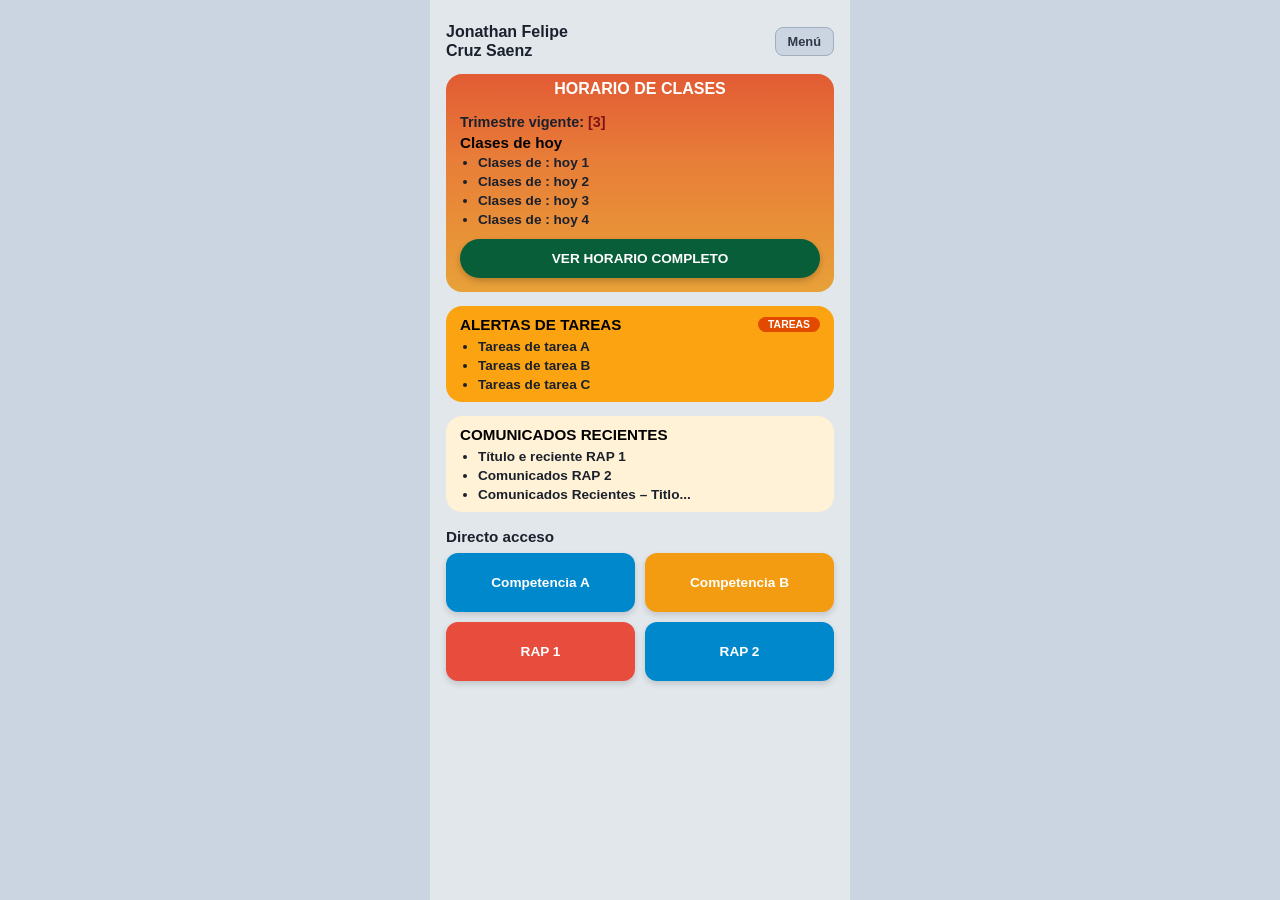
==== commit 919e09bb: "para el inicio de sesion ya se deja el codigo html, css y js completo. Se espera que las demas pagin" ====
--- a/index.html
+++ b/index.html
@@ -1,104 +1,106 @@
 <!DOCTYPE html>
 <html lang="es">
 <head>
-    <meta charset="UTF-8">
-    <title>Prototipo - Página Principal</title>
-    <link rel="stylesheet" href="index.css">
+  <meta charset="UTF-8">
+  <meta name="viewport" content="width=device-width, initial-scale=1.0">
+  <title>Página Principal</title>
+  <link rel="stylesheet" href="index.css">
 </head>
 <body>
 
-    <!-- Marco general que simula la pantalla -->
-    <div class="pantalla">
+  <main class="pantalla-aplicacion">
+    <header class="encabezado-usuario">
+      <div class="informacion-usuario">
+        <h1 class="nombre-usuario">Jonathan Felipe<br>Cruz Saenz</h1>
+      </div>
+
+      <button type="button" class="boton-menu" id="botonMenu" aria-label="Abrir menú">
+        <span class="texto-menu">Menú</span>
+      </button>
+
+    
+      <nav class="menu-desplegable oculto" id="menuNavegacion">
+        <ul class="lista-menu">
+          <li class="opcion-menu"><a href="perfil.html">Mi Perfil</a></li>
+          <li class="opcion-menu"><a href="configuracion.html">Lista de actividades</a></li>
+          <li class="opcion-menu"><a href="login.html">Cerrar Sesión</a></li>
+        </ul>
+      </nav>
+    </header>
+
+    
+    <section class="bloque-horario">
+      <div class="banner-titulo-horario">
+        <h2 class="titulo-seccion-blanco">HORARIO DE CLASES</h2>
+      </div>
+      
+      <div class="contenido-horario">
+        <p class="subtitulo-horario">Trimestre vigente: <span class="resaltado-trimestre">[3]</span></p>
+        <h3 class="subtitulo-clases">Clases de hoy</h3>
         
-        <h1 class="titulo-pagina">2. Página Principal</h1>
-
-        <div class="tarjeta-principal">
-            
-            <!-- Cabecera con usuario y menú -->
-            <header class="cabecera-usuario">
-                <div class="datos-usuario">
-                    <div class="foto-perfil">👤</div>
-                    <div class="nombre-usuario">
-                        <strong>Jonathan Felipe</strong><br>
-                        <strong>Cruz Saenz</strong>
-                    </div>
-                </div>
-                <div class="boton-menu" id="botonMenu">
-                    <div class="linea-menu"></div>
-                    <div class="linea-menu"></div>
-                    <div class="linea-menu"></div>
-                    <span>Menú</span>
-                </div>
-            </header>
-
-            <!-- Bloque: Horario de clases -->
-            <section class="bloque-horario">
-                <h2>HORARIO DE CLASES</h2>
-                <p class="subtitulo">Trimestre vigente: [Trimestre]</p>
-                
-                <h3>Clases de hoy</h3>
-                <ul class="lista-clases">
-                    <li>Clases de : hoy 1</li>
-                    <li>Clases de : hoy 2</li>
-                    <li>Clases de : hoy 3</li>
-                    <li>Clases de : hoy 4</li>
-                </ul>
-
-                <div class="icono-calendario">📅</div>
-
-                <button class="boton-horario" id="botonHorario">VER HORARIO COMPLETO</button>
-            </section>
-
-            <!-- Bloque: Alertas de tareas -->
-            <section class="bloque-alertas">
-                <div class="cabecera-alertas">
-                    <h2>ALERTAS DE TAREAS</h2>
-                    <span class="etiqueta-tarea">TAREAS</span>
-                </div>
-                <ul class="lista-tareas">
-                    <li>Tareas de tarea A</li>
-                    <li>Tareas de tarea B</li>
-                    <li>Tareas de tarea C</li>
-                </ul>
-            </section>
-
-            <!-- Bloque: Comunicados recientes -->
-            <section class="bloque-comunicados">
-                <h2>COMUNICADOS RECIENTES</h2>
-                <ul class="lista-comunicados">
-                    <li>Titulo e reciente RAP 1</li>
-                    <li>Comunicados 🍃 RAP 2</li>
-                    <li>Comunicados Recientes – Titlo...</li>
-                </ul>
-            </section>
-
-            <!-- Bloque: Accesos directos -->
-            <section class="bloque-accesos">
-                <h2>Directo acceso tiles</h2>
-                <div class="cuadricula-accesos">
-                    <div class="caja-acceso azul" onclick="abrirSeccion('Competencia A')">
-                        <span class="icono-caja">📁</span>
-                        <span>Competencia A</span>
-                    </div>
-                    <div class="caja-acceso naranja" onclick="abrirSeccion('Competencia B')">
-                        <span class="icono-caja">📁</span>
-                        <span>Competencia B</span>
-                    </div>
-                    <div class="caja-acceso rojo" onclick="abrirSeccion('RAP 1')">
-                        <span class="icono-caja">📄</span>
-                        <span>RAP 1</span>
-                    </div>
-                    <div class="caja-acceso celeste" onclick="abrirSeccion('RAP 2')">
-                        <span class="icono-caja">📄</span>
-                        <span>RAP 2</span>
-                    </div>
-                </div>
-            </section>
-
+        <div class="fila-detalles-horario">
+          <ul class="lista-vinetas">
+            <li>Clases de : hoy 1</li>
+            <li>Clases de : hoy 2</li>
+            <li>Clases de : hoy 3</li>
+            <li>Clases de : hoy 4</li>
+          </ul>
         </div>
 
-    </div>
+        <button type="button" class="boton-accion-verde" id="botonHorarioCompleto">
+          VER HORARIO COMPLETO
+        </button>
+      </div>
+    </section>
 
-    <script src="index.js"></script>
+
+    <section class="bloque-alertas">
+      <div class="encabezado-alertas">
+        <h2 class="titulo-seccion-negro">ALERTAS DE TAREAS</h2>
+        <span class="etiqueta-badge">TAREAS</span>
+      </div>
+      <ul class="lista-vinetas">
+        <li>Tareas de tarea A</li>
+        <li>Tareas de tarea B</li>
+        <li>Tareas de tarea C</li>
+      </ul>
+    </section>
+
+    
+    <section class="bloque-comunicados">
+      <h2 class="titulo-seccion-negro">COMUNICADOS RECIENTES</h2>
+      <ul class="lista-vinetas">
+        <li><a href="" class="enlace-comunicado">Título e reciente RAP 1</a></li>
+        <li><a href="" class="enlace-comunicado">Comunicados RAP 2</a></li>
+        <li>Comunicados Recientes – Titlo...</li>
+      </ul>
+    </section>
+
+    
+  <section class="seccion-accesos">
+  <h2 class="titulo-accesos">Directo acceso</h2>
+  
+  <div class="cuadrícula-mosaicos">
+    <a href="" class="baldosa-acceso baldosa-azul">
+      <span class="texto-baldosa">Competencia A</span>
+    </a>
+
+    <a href="" class="baldosa-acceso baldosa-naranja">
+      <span class="texto-baldosa">Competencia B</span>
+    </a>
+
+    <a href="" class="baldosa-acceso baldosa-roja">
+      <span class="texto-baldosa">RAP 1</span>
+    </a>
+
+    <a href="" class="baldosa-acceso baldosa-azul">
+      <span class="texto-baldosa">RAP 2</span>
+    </a>
+  </div>
+</section>
+
+  </main>
+
+  <script src="index.js"></script>
 </body>
 </html>
--- a/index.css
+++ b/index.css
@@ -1,201 +1,260 @@
-/* Configuración básica de la página */
+* {
+  box-sizing: border-box;
+  margin: 0;
+  padding: 0;
+  font-family: 'Segoe UI', Arial, sans-serif;
+}
+
 body {
-    background-color: #e5e5e5;
-    font-family: Arial, sans-serif;
-    display: flex;
-    justify-content: center;
-    padding: 20px;
-}
-
-/* Título superior exterior */
-.titulo-pagina {
-    text-align: center;
-    font-size: 24px;
-    margin-bottom: 15px;
-}
-
-/* Marco simulación prototipo */
-.pantalla {
-    width: 380px;
-}
-
-.tarjeta-principal {
-    background-color: #d2dce6;
-    border-radius: 25px;
-    padding: 15px;
-    display: flex;
-    flex-direction: column;
-    gap: 15px;
-}
-
-/* Header / Usuario */
-.cabecera-usuario {
-    display: flex;
-    justify-content: space-between;
-    align-items: center;
-}
-
-.datos-usuario {
-    display: flex;
-    align-items: center;
-    gap: 10px;
-}
-
-.foto-perfil {
-    width: 50px;
-    height: 50px;
-    background-color: #f39c12;
-    border-radius: 50%;
-    display: flex;
-    justify-content: center;
-    align-items: center;
-    font-size: 25px;
+  background-color: #CBD5E1;
+  display: flex;
+  justify-content: center;
+  align-items: flex-start;
+  min-height: 100vh;
+}
+
+.pantalla-aplicacion {
+  width: 100%;
+  max-width: 420px;
+  background-color: #E2E7EC;
+  min-height: 100vh;
+  padding: 16px;
+  display: flex;
+  flex-direction: column;
+  gap: 14px;
+}
+
+.encabezado-usuario {
+  display: flex;
+  justify-content: space-between;
+  align-items: center;
+  position: relative;
+  padding-top: 6px;
+}
+
+.informacion-usuario {
+  display: flex;
+  align-items: center;
 }
 
 .nombre-usuario {
-    font-size: 15px;
-    color: #000;
+  font-size: 1rem;
+  font-weight: 800;
+  color: #1A202C;
+  line-height: 1.2;
 }
 
 .boton-menu {
-    text-align: center;
-    cursor: pointer;
-    font-size: 12px;
-}
-
-.linea-menu {
-    width: 22px;
-    height: 3px;
-    background-color: #333;
-    margin: 3px auto;
-}
-
-/* Estilo Bloque Horario */
+  background: #CBD5E1;
+  border: 1px solid #A0AEC0;
+  padding: 6px 12px;
+  border-radius: 8px;
+  cursor: pointer;
+}
+
+.texto-menu {
+  font-size: 0.8rem;
+  font-weight: 700;
+  color: #2D3748;
+}
+
+.menu-desplegable {
+  position: absolute;
+  top: 50px;
+  right: 0;
+  background-color: #FFFFFF;
+  border-radius: 10px;
+  box-shadow: 0 4px 12px rgba(0, 0, 0, 0.15);
+  z-index: 20;
+  width: 150px;
+}
+
+.oculto {
+  display: none;
+}
+
+.lista-menu {
+  list-style: none;
+}
+
+.opcion-menu a {
+  display: block;
+  padding: 10px 14px;
+  text-decoration: none;
+  color: #2D3748;
+  font-size: 0.85rem;
+  font-weight: 600;
+}
+
+.opcion-menu a:hover {
+  background-color: #F7FAFC;
+  color: #E24A00;
+}
+
+.lista-vinetas {
+  padding-left: 18px;
+  color: #1A202C;
+  font-size: 0.85rem;
+  font-weight: 700;
+  display: flex;
+  flex-direction: column;
+  gap: 4px;
+}
+
+.enlace-comunicado {
+  color: #1A202C;
+  text-decoration: none;
+}
+
+.enlace-comunicado:hover {
+  text-decoration: underline;
+  color: #0088CC;
+}
+
 .bloque-horario {
-    background: linear-gradient(180deg, #e75e33 0%, #f08343 100%);
-    border-radius: 15px;
-    padding: 15px;
-    color: #000;
-    position: relative;
-}
-
-.bloque-horario h2 {
-    font-size: 16px;
-    text-align: center;
-    margin-bottom: 5px;
-}
-
-.subtitulo {
-    text-align: center;
-    font-size: 13px;
-    margin-bottom: 10px;
-}
-
-.bloque-horario h3 {
-    font-size: 14px;
-    margin-bottom: 5px;
-}
-
-.lista-clases, .lista-tareas, .lista-comunicados {
-    padding-left: 20px;
-    font-size: 14px;
-}
-
-.lista-clases li, .lista-tareas li, .lista-comunicados li {
-    margin-bottom: 3px;
-    font-weight: bold;
-}
-
-.icono-calendario {
-    position: absolute;
-    right: 20px;
-    top: 60px;
-    font-size: 50px;
-    opacity: 0.5;
-}
-
-.boton-horario {
-    width: 100%;
-    background-color: #005a2b;
-    color: white;
-    border: none;
-    padding: 10px;
-    border-radius: 10px;
-    font-weight: bold;
-    margin-top: 10px;
-    cursor: pointer;
-}
-
-/* Estilo Bloque Alertas */
+  background: linear-gradient(180deg, #E25B34 0%, #E87E38 40%, #E8A138 100%);
+  border-radius: 16px;
+  color: #FFFFFF;
+  overflow: hidden;
+}
+
+.banner-titulo-horario {
+  padding: 6px;
+  text-align: center;
+}
+
+.titulo-seccion-blanco {
+  font-size: 1rem;
+  font-weight: 900;
+}
+
+.contenido-horario {
+  padding: 10px 14px 14px;
+}
+
+.subtitulo-horario {
+  font-size: 0.9rem;
+  font-weight: 800;
+  color: #1A202C;
+  margin-bottom: 4px;
+}
+
+.resaltado-trimestre {
+  color: #801212;
+}
+
+.subtitulo-clases {
+  font-size: 0.95rem;
+  font-weight: 900;
+  color: #000000;
+  margin-bottom: 4px;
+}
+
+.fila-detalles-horario {
+  margin-bottom: 12px;
+}
+
+.boton-accion-verde {
+  width: 100%;
+  background-color: #085E38;
+  color: #FFFFFF;
+  border: none;
+  padding: 12px;
+  border-radius: 20px;
+  font-weight: 900;
+  font-size: 0.85rem;
+  cursor: pointer;
+  box-shadow: 0 3px 6px rgba(0, 0, 0, 0.2);
+}
+
+.boton-accion-verde:active {
+  background-color: #054428;
+}
+
 .bloque-alertas {
-    background-color: #ff9900;
-    border-radius: 15px;
-    padding: 15px;
-}
-
-.cabecera-alertas {
-    display: flex;
-    justify-content: space-between;
-    align-items: center;
-    margin-bottom: 8px;
-}
-
-.cabecera-alertas h2 {
-    font-size: 15px;
-}
-
-.etiqueta-tarea {
-    background-color: #e75e33;
-    color: white;
-    font-size: 11px;
-    padding: 3px 8px;
-    border-radius: 8px;
-    font-weight: bold;
-}
-
-/* Estilo Bloque Comunicados */
+  background-color: #FCA311;
+  border-radius: 16px;
+  padding: 10px 14px;
+}
+
+.encabezado-alertas {
+  display: flex;
+  justify-content: space-between;
+  align-items: center;
+  margin-bottom: 6px;
+}
+
+.titulo-seccion-negro {
+  font-size: 0.95rem;
+  font-weight: 900;
+  color: #000000;
+}
+
+.etiqueta-badge {
+  background-color: #E24A00;
+  color: #FFFFFF;
+  font-size: 0.65rem;
+  font-weight: 800;
+  padding: 2px 10px;
+  border-radius: 10px;
+}
+
 .bloque-comunicados {
-    background-color: #fbe5d6;
-    border-radius: 15px;
-    padding: 15px;
-}
-
-.bloque-comunicados h2 {
-    font-size: 15px;
-    margin-bottom: 8px;
-}
-
-/* Estilo Bloque Accesos Directos */
-.bloque-accesos h2 {
-    font-size: 15px;
-    margin-bottom: 10px;
-}
-
-.cuadricula-accesos {
-    display: grid;
-    grid-template-columns: 1fr 1fr;
-    gap: 10px;
-}
-
-.caja-acceso {
-    border-radius: 12px;
-    padding: 15px 5px;
-    display: flex;
-    flex-direction: column;
-    align-items: center;
-    color: white;
-    font-weight: bold;
-    font-size: 13px;
-    cursor: pointer;
-}
-
-.icono-caja {
-    font-size: 25px;
-    margin-bottom: 5px;
-}
-
-/* Colores de cajas de acceso */
-.azul { background-color: #0088cc; }
-.naranja { background-color: #ff9900; }
-.rojo { background-color: #e75e33; }
-.celeste { background-color: #00aaff; }+  background-color: #FFF2D6;
+  border-radius: 16px;
+  padding: 10px 14px;
+}
+
+.bloque-comunicados .titulo-seccion-negro {
+  margin-bottom: 6px;
+}
+
+.seccion-accesos {
+  margin-top: 2px;
+}
+
+.titulo-accesos {
+  font-size: 0.95rem;
+  font-weight: 800;
+  color: #1A202C;
+  margin-bottom: 8px;
+}
+
+.cuadrícula-mosaicos {
+  display: grid;
+  grid-template-columns: 1fr 1fr;
+  gap: 10px;
+}
+
+.baldosa-acceso {
+  text-decoration: none;
+  border-radius: 12px;
+  padding: 22px 8px;
+  display: flex;
+  align-items: center;
+  justify-content: center;
+  color: #FFFFFF;
+  box-shadow: 0 3px 6px rgba(0, 0, 0, 0.15);
+  transition: transform 0.1s ease;
+}
+
+.baldosa-acceso:active {
+  transform: scale(0.95);
+}
+
+.texto-baldosa {
+  font-size: 0.85rem;
+  font-weight: 800;
+}
+
+.baldosa-azul { 
+  background-color: #0088CC; 
+}
+
+.baldosa-naranja { 
+  background-color: #F39C12; 
+}
+
+.baldosa-roja { 
+  background-color: #E74C3C; 
+}
